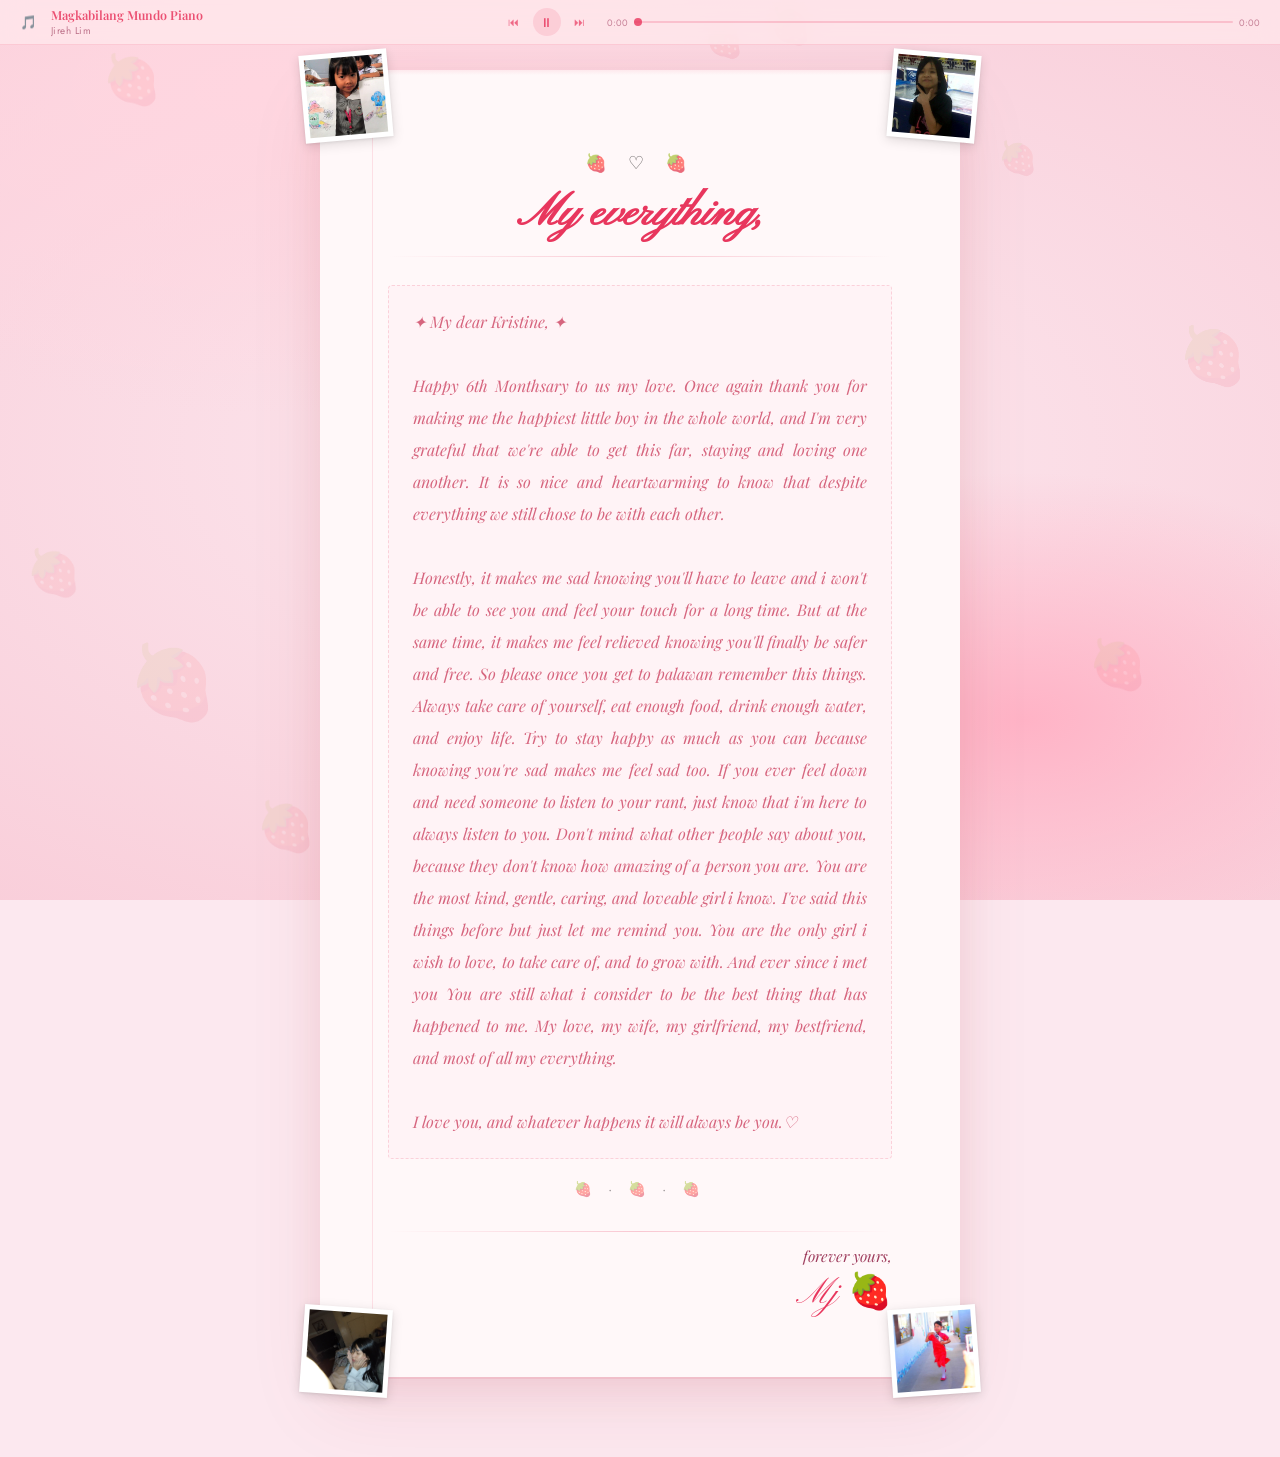
==== letter6.html @ f0ce9845 "Add files via upload" ====
<!DOCTYPE html>
<html lang="en">

<head>
  <meta charset="UTF-8" />
  <meta name="viewport" content="width=device-width, initial-scale=1.0" />
  <title>My Letter to You 🍓</title>
  <link
    href="https://fonts.googleapis.com/css2?family=Playfair+Display:ital,wght@0,400;0,700;1,400;1,700&family=Pinyon+Script&family=Jost:wght@300;400;500&display=swap"
    rel="stylesheet" />
  <link rel="stylesheet" href="style6.css" />
</head>

<body class="letter-page">

  <!-- background -->
  <div class="bg-wash"></div>

  <!-- background strawberries -->
  <div class="bg-berries">
    <div class="bg-sb">🍓</div>
    <div class="bg-sb">🍓</div>
    <div class="bg-sb">🍓</div>
    <div class="bg-sb">🍓</div>
    <div class="bg-sb">🍓</div>
    <div class="bg-sb">🍓</div>
    <div class="bg-sb">🍓</div>
    <div class="bg-sb">🍓</div>
    <div class="bg-sb">🍓</div>
    <div class="bg-sb">🍓</div>
    <div class="bg-sb">🍓</div>
    <div class="bg-sb">🍓</div>
  </div>

  <!-- falling petals -->
  <div class="petals-wrap" id="petals"></div>

  <!-- music player -->
  <div id="music-player">
    <span class="player-note">🎵</span>
    <div class="player-text">
      <span id="song-title">song title</span>
      <span id="song-artist">artist</span>
    </div>
    <div class="player-controls">
      <button class="ctrl-btn" onclick="prevSong()">⏮</button>
      <button class="ctrl-btn play" id="play-btn" onclick="togglePlay()">⏸</button>
      <button class="ctrl-btn" onclick="nextSong()">⏭</button>
    </div>
    <div class="player-progress">
      <span id="current-time">0:00</span>
      <input type="range" id="progress-bar" value="0" min="0" max="100" oninput="seek(this.value)" />
      <span id="duration">0:00</span>
    </div>
  </div>

  <!-- letter -->
  <div class="page">
    <div class="letter-wrapper">
      <div class="paper">

        <!-- strawberry corner accents -->
        <span class="sb-corner tl">🍓</span>
        <span class="sb-corner tr">🍓</span>
        <span class="sb-corner bl">🍓</span>
        <span class="sb-corner br">🍓</span>

        <!--
          Corner photos — replace the photo-ph divs with your images:
          <img src="your-photo.jpg" alt="us">
        -->
        <div class="corner-photo top-left">
          <img src="love1 (1).jpeg" alt="my bestfriend">
        </div>
        <div class="corner-photo top-right">
          <img src="love1 (2).jpeg" alt="my wife">
        </div>
        <div class="corner-photo bottom-left">
          <img src="love1 (5).jpeg" alt="my crush">
        </div>
        <div class="corner-photo bottom-right">
          <img src="love1 (4).jpeg" alt="my everything">
        </div>

        <div class="paper-header">
          <span class="paper-deco">🍓 ♡ 🍓</span>
          <h1 class="paper-title">My everything,</h1>
          <div class="paper-line"></div>
        </div>

        <div class="letter-body">
          <p class="placeholder-text">
            ✦ My dear Kristine, ✦<br><br>
            Happy 6th Monthsary to us my love. Once again thank you for making me the happiest little boy in the whole
            world, and I'm very grateful that we're able to get this far, staying and loving one another. It is so nice
            and heartwarming
            to know
            that despite
            everything we still chose to be with each other.<br><br>

            Honestly, it makes me sad knowing you'll have to leave and i won't be able to see you and feel your touch
            for a long time. But at the same time, it makes me feel relieved
            knowing you'll finally be safer and free. So please once you get to palawan remember this things.
            Always take care of yourself, eat enough food, drink enough water, and enjoy life. Try to stay happy as much
            as you can because knowing
            you're sad makes me feel sad too. If you ever feel down and need someone to listen to your rant, just know
            that i'm here to
            always listen to you. Don't mind what other people say about you, because they don't know how amazing of a
            person you are. You are the most kind, gentle, caring,
            and loveable
            girl i know. I've said this things
            before but just let me remind you. You are the only girl i wish to love, to take care of, and to grow with.
            And ever since i met you
            You are still what i consider to be the best thing that has happened to me. My love, my wife, my girlfriend,
            my bestfriend, and most of all my everything.<br><br>

            I love you, and whatever happens it will always be you.♡
          </p>
        </div>

        <div class="sb-divider">🍓 · 🍓 · 🍓</div>

        <div class="paper-footer">
          <div class="paper-line"></div>
          <p class="sign-off">forever yours,</p>
          <p class="signature">
            <!-- change this to your name -->
            Mj 🍓
          </p>
        </div>

      </div>
    </div>
  </div>

  <script src="main6.js"></script>
</body>

</html>
---- style6.css ----
/* ════════════════════════════════════════
   GLOBAL
════════════════════════════════════════ */
:root {
  --berry: #e8365d;
  --berry-dk: #bf1a3d;
  --berry-lt: #ff6b8a;
  --blush: #ffd6e0;
  --cream: #fff8f9;
  --soft: #ffe4ed;
  --text: #4a1528;
  --text-soft: #a04060;
  --ink: #3d1020;
  --ink-soft: #a04060;
}

* {
  margin: 0;
  padding: 0;
  box-sizing: border-box;
}

/* ════════════════════════════════════════
   BACKGROUND
════════════════════════════════════════ */
.bg-wash {
  position: fixed;
  inset: 0;
  background:
    radial-gradient(ellipse 80% 60% at 20% 10%, #ffd6e0 0%, transparent 60%),
    radial-gradient(ellipse 60% 50% at 80% 80%, #ffb3c6 0%, transparent 55%),
    radial-gradient(ellipse 90% 70% at 50% 50%, #fce8ef 0%, #f9ccd8 100%);
  z-index: 0;
}

/* ════════════════════════════════════════
   FLOATING STRAWBERRIES
════════════════════════════════════════ */
.bg-berries {
  position: fixed;
  inset: 0;
  pointer-events: none;
  z-index: 1;
}

.bg-sb {
  position: absolute;
  font-size: 2.5rem;
  opacity: 0.07;
  animation: floatSb linear infinite;
  user-select: none;
}

.bg-sb:nth-child(1) {
  top: 5%;
  left: 8%;
  font-size: 3rem;
  animation-duration: 22s;
  animation-delay: 0s;
}

.bg-sb:nth-child(2) {
  top: 15%;
  left: 78%;
  font-size: 2rem;
  animation-duration: 18s;
  animation-delay: 3s;
}

.bg-sb:nth-child(3) {
  top: 35%;
  left: 92%;
  font-size: 3.5rem;
  animation-duration: 26s;
  animation-delay: 1s;
}

.bg-sb:nth-child(4) {
  top: 60%;
  left: 2%;
  font-size: 2.8rem;
  animation-duration: 20s;
  animation-delay: 5s;
}

.bg-sb:nth-child(5) {
  top: 75%;
  left: 60%;
  font-size: 2rem;
  animation-duration: 24s;
  animation-delay: 2s;
}

.bg-sb:nth-child(6) {
  top: 88%;
  left: 20%;
  font-size: 3rem;
  animation-duration: 16s;
  animation-delay: 7s;
}

.bg-sb:nth-child(7) {
  top: 45%;
  left: 45%;
  font-size: 1.8rem;
  animation-duration: 30s;
  animation-delay: 4s;
}

.bg-sb:nth-child(8) {
  top: 22%;
  left: 30%;
  font-size: 2.5rem;
  animation-duration: 19s;
  animation-delay: 9s;
}

.bg-sb:nth-child(9) {
  top: 70%;
  left: 85%;
  font-size: 3rem;
  animation-duration: 23s;
  animation-delay: 6s;
}

.bg-sb:nth-child(10) {
  top: 2%;
  left: 55%;
  font-size: 2rem;
  animation-duration: 28s;
  animation-delay: 1s;
}

/* extra for letter page */
.bg-sb:nth-child(11) {
  top: 0%;
  left: 60%;
  font-size: 2.2rem;
  animation-duration: 29s;
  animation-delay: 12s;
}

.bg-sb:nth-child(12) {
  top: 70%;
  left: 10%;
  font-size: 4.5rem;
  animation-duration: 23s;
  animation-delay: 9s;
}

@keyframes floatSb {
  0% {
    transform: translateY(0px) rotate(0deg) scale(1);
  }

  33% {
    transform: translateY(-18px) rotate(8deg) scale(1.05);
  }

  66% {
    transform: translateY(8px) rotate(-5deg) scale(0.97);
  }

  100% {
    transform: translateY(0px) rotate(0deg) scale(1);
  }
}

/* ════════════════════════════════════════
   FALLING PETALS
════════════════════════════════════════ */
.petals-wrap {
  position: fixed;
  inset: 0;
  pointer-events: none;
  z-index: 1;
}

.fp {
  position: absolute;
  top: -40px;
  font-size: 1rem;
  animation: petalFall linear infinite;
  opacity: 0.5;
}

@keyframes petalFall {
  0% {
    transform: translateY(0) rotate(0deg) translateX(0);
    opacity: 0;
  }

  10% {
    opacity: 0.5;
  }

  90% {
    opacity: 0.3;
  }

  100% {
    transform: translateY(110vh) rotate(360deg) translateX(30px);
    opacity: 0;
  }
}

/* ════════════════════════════════════════
   PAGE — INDEX (envelope page)
════════════════════════════════════════ */
.index-page {
  min-height: 100vh;
  display: flex;
  flex-direction: column;
  align-items: center;
  justify-content: center;
  background: #fce8ef;
  font-family: 'Jost', sans-serif;
  overflow: hidden;
  position: relative;
}

/* ── Stage ── */
.stage {
  position: relative;
  z-index: 10;
  display: flex;
  flex-direction: column;
  align-items: center;
  gap: 18px;
  transition: opacity 0.6s ease, transform 0.6s ease;
}

.stage.fade-out {
  opacity: 0;
  transform: scale(0.96) translateY(-10px);
  pointer-events: none;
}

/* ── Labels ── */
.label-top {
  font-family: 'Playfair Display', serif;
  font-style: italic;
  font-size: 1rem;
  color: var(--berry);
  letter-spacing: 0.12em;
  opacity: 0.75;
}

.label-months {
  font-family: 'Pinyon Script', cursive;
  font-size: 2.8rem;
  color: var(--berry);
  line-height: 1;
  text-shadow: 0 2px 12px rgba(232, 54, 93, 0.2);
}

/* ── Envelope ── */
.envelope-wrap {
  position: relative;
  width: 280px;
  cursor: pointer;
  filter: drop-shadow(0 12px 32px rgba(190, 30, 60, 0.18));
  transition: transform 0.3s ease;
}

.envelope-wrap:hover {
  transform: translateY(-4px) scale(1.02);
}

.envelope {
  width: 280px;
  height: 185px;
  position: relative;
}

.env-body {
  position: absolute;
  inset: 0;
  background: linear-gradient(160deg, #fff0f4 0%, #ffd6e0 100%);
  border-radius: 4px 4px 10px 10px;
  border: 1.5px solid rgba(232, 54, 93, 0.2);
  box-shadow: inset 0 -2px 8px rgba(200, 60, 80, 0.08);
  overflow: hidden;
}

/* V fold crease lines */
.env-body::before {
  content: '';
  position: absolute;
  inset: 0;
  background:
    linear-gradient(135deg, transparent 49.5%, rgba(220, 100, 120, 0.12) 49.5%, rgba(220, 100, 120, 0.12) 50.5%, transparent 50.5%),
    linear-gradient(225deg, transparent 49.5%, rgba(220, 100, 120, 0.12) 49.5%, rgba(220, 100, 120, 0.12) 50.5%, transparent 50.5%);
}

/* top flap */
.env-flap {
  position: absolute;
  top: 0;
  left: 0;
  right: 0;
  height: 0;
  border-left: 140px solid transparent;
  border-right: 140px solid transparent;
  border-top: 105px solid #ffb3c6;
  filter: drop-shadow(0 2px 4px rgba(200, 60, 80, 0.1));
  transform-origin: top center;
  transition: transform 0.7s cubic-bezier(0.4, 0, 0.2, 1);
  z-index: 5;
}

.env-flap.opened {
  transform: rotateX(180deg);
}

/* wax seal */
.env-seal {
  position: absolute;
  top: 38px;
  left: 50%;
  transform: translateX(-50%);
  width: 42px;
  height: 42px;
  background: radial-gradient(circle at 40% 35%, #ff6b8a, #e8365d 50%, #bf1a3d);
  border-radius: 50%;
  z-index: 6;
  display: flex;
  align-items: center;
  justify-content: center;
  font-size: 1.3rem;
  box-shadow: 0 3px 12px rgba(190, 30, 60, 0.35), 0 1px 0 rgba(255, 255, 255, 0.3) inset;
  transition: transform 0.4s ease, opacity 0.4s ease;
}

.env-seal.opened {
  transform: translateX(-50%) scale(0.6);
  opacity: 0;
}

/* letter peeking out */
.env-letter {
  position: absolute;
  bottom: 14px;
  left: 20px;
  right: 20px;
  height: 120px;
  background: var(--cream);
  border-radius: 3px;
  box-shadow: 0 2px 8px rgba(0, 0, 0, 0.08);
  transform: translateY(0px);
  transition: transform 0.7s cubic-bezier(0.4, 0, 0.2, 1) 0.3s;
  z-index: 3;
  display: flex;
  align-items: center;
  justify-content: center;
  overflow: hidden;
}

.env-letter::before {
  content: '';
  position: absolute;
  inset: 0;
  background: repeating-linear-gradient(transparent, transparent 19px,
      rgba(232, 54, 93, 0.07) 19px,
      rgba(232, 54, 93, 0.07) 20px);
  background-position: 0 14px;
}

.env-letter-preview {
  font-family: 'Pinyon Script', cursive;
  font-size: 1rem;
  color: rgba(190, 30, 59, 0.76);
  letter-spacing: 0.05em;
  user-select: none;
}

.env-letter.opened {
  transform: translateY(-70px);
}

/* ── Open button ── */
.open-btn {
  background: linear-gradient(135deg, #e8365d, #bf1a3d);
  color: white;
  border: none;
  padding: 14px 36px;
  border-radius: 50px;
  font-family: 'Jost', sans-serif;
  font-weight: 500;
  font-size: 0.9rem;
  letter-spacing: 0.12em;
  text-transform: uppercase;
  cursor: pointer;
  box-shadow: 0 6px 20px rgba(190, 30, 60, 0.3), 0 2px 6px rgba(190, 30, 60, 0.2);
  transition: transform 0.2s, box-shadow 0.2s;
  animation: pulse-btn 2.5s ease-in-out infinite;
}

.open-btn:hover {
  transform: translateY(-2px);
  box-shadow: 0 10px 28px rgba(190, 30, 60, 0.4);
  animation: none;
}

@keyframes pulse-btn {

  0%,
  100% {
    box-shadow: 0 6px 20px rgba(190, 30, 60, 0.3);
  }

  50% {
    box-shadow: 0 6px 28px rgba(190, 30, 60, 0.5);
  }
}

.hint {
  font-size: 0.72rem;
  color: rgba(74, 21, 40, 0.45);
  letter-spacing: 0.15em;
  font-style: italic;
}

/* ── Transition overlay ── */
.overlay {
  position: fixed;
  inset: 0;
  background: #fff0f4;
  z-index: 100;
  opacity: 0;
  pointer-events: none;
  transition: opacity 0.5s ease;
}

.overlay.show {
  opacity: 1;
  pointer-events: all;
}

/* ════════════════════════════════════════
   PAGE — LETTER
════════════════════════════════════════ */
.letter-page {
  min-height: 100vh;
  background: #fce8ef;
  font-family: 'Jost', sans-serif;
  position: relative;
  overflow-x: hidden;
}

.page {
  position: relative;
  z-index: 10;
  min-height: 100vh;
  display: flex;
  align-items: flex-start;
  justify-content: center;
  padding: 70px 24px 80px;
}

/* ── Letter wrapper ── */
.letter-wrapper {
  width: 100%;
  max-width: 640px;
  animation: riseIn 0.9s cubic-bezier(.22, 1, .36, 1) both;
}

@keyframes riseIn {
  from {
    opacity: 0;
    transform: translateY(30px);
  }

  to {
    opacity: 1;
    transform: translateY(0);
  }
}

/* ── Paper ── */
.paper {
  position: relative;
  background: var(--cream);
  border-radius: 2px 2px 6px 6px;
  box-shadow:
    0 2px 0 rgba(232, 54, 93, 0.1),
    0 10px 40px rgba(180, 50, 70, 0.1),
    0 30px 80px rgba(160, 30, 50, 0.08);
  padding: 80px 68px 60px;
  /* ruled lines */
  background-image:
    linear-gradient(var(--cream) 0%, var(--cream) 100%),
    repeating-linear-gradient(transparent, transparent 27px, rgba(232, 54, 93, 0.06) 27px, rgba(232, 54, 93, 0.06) 28px);
  background-size: 100% 100%, 100% 28px;
  background-position: 0 0, 0 72px;
}

/* left margin line */
.paper::after {
  content: '';
  position: absolute;
  top: 0;
  bottom: 0;
  left: 52px;
  width: 1px;
  background: rgba(232, 54, 93, 0.12);
}

/* top fold shadow */
.paper::before {
  content: '';
  position: absolute;
  top: 0;
  left: 0;
  right: 0;
  height: 5px;
  background: linear-gradient(180deg, rgba(232, 54, 93, 0.08), transparent);
  border-radius: 2px 2px 0 0;
}

/* ── Strawberry corner accents ── */
.sb-corner {
  position: absolute;
  font-size: 1.4rem;
  opacity: 0.35;
  pointer-events: none;
  animation: cornerBob 4s ease-in-out infinite;
}

.sb-corner.tl {
  top: 16px;
  left: 16px;
  animation-delay: 0s;
}

.sb-corner.tr {
  top: 16px;
  right: 16px;
  animation-delay: 1s;
}

.sb-corner.bl {
  bottom: 16px;
  left: 16px;
  animation-delay: 2s;
}

.sb-corner.br {
  bottom: 16px;
  right: 16px;
  animation-delay: 3s;
}

@keyframes cornerBob {

  0%,
  100% {
    transform: translateY(0);
  }

  50% {
    transform: translateY(-4px);
  }
}

/* ── Corner photos ── */
.corner-photo {
  position: absolute;
  width: 88px;
  height: 88px;
  background: white;
  padding: 5px;
  box-shadow: 0 3px 12px rgba(0, 0, 0, 0.13), 0 1px 3px rgba(0, 0, 0, 0.08);
  z-index: 5;
}

.corner-photo img {
  width: 100%;
  height: 100%;
  object-fit: cover;
  display: block;
}

.top-left {
  top: -18px;
  left: -18px;
  transform: rotate(-5deg);
}

.top-right {
  top: -18px;
  right: -18px;
  transform: rotate(5deg);
}

.bottom-left {
  bottom: -18px;
  left: -18px;
  transform: rotate(4deg);
}

.bottom-right {
  bottom: -18px;
  right: -18px;
  transform: rotate(-4deg);
}

/* photo placeholder */
.photo-ph {
  width: 100%;
  height: 100%;
  background: linear-gradient(135deg, #ffd6e0, #ffb3c6);
  display: flex;
  flex-direction: column;
  align-items: center;
  justify-content: center;
  font-size: 1.6rem;
  gap: 2px;
}

.photo-ph span {
  font-size: 0.45rem;
  font-family: 'Jost', sans-serif;
  color: var(--berry-dk);
  letter-spacing: 0.05em;
  text-align: center;
}

/* ── Paper content ── */
.paper-header {
  text-align: center;
  margin-bottom: 28px;
}

.paper-deco {
  display: block;
  font-size: 1.1rem;
  letter-spacing: 8px;
  margin-bottom: 10px;
  opacity: 0.6;
}

.paper-title {
  font-family: 'Pinyon Script', cursive;
  font-size: 2.8rem;
  color: var(--berry);
}

.paper-line {
  height: 1px;
  background: linear-gradient(to right, transparent, rgba(232, 54, 93, 0.25), transparent);
  margin: 14px 0;
}

/* ── Letter body ── */
.letter-body {
  min-height: 80px;
  text-align: justify;
}

.letter-text {
  font-family: 'Playfair Display', serif;
  font-size: 1.08rem;
  line-height: 2;
  color: var(--ink);
  margin-bottom: 18px;
}

.placeholder-text {
  font-family: 'Playfair Display', serif;
  font-style: italic;
  font-size: 1rem;
  line-height: 2;
  color: rgba(211, 91, 117, 0.938);
  border: 1.5px dashed rgba(232, 54, 93, 0.18);
  border-radius: 4px;
  padding: 20px 24px;
  background: rgba(255, 214, 224, 0.12);
}

/* ── Footer ── */
.paper-footer {
  text-align: right;
  margin-top: 32px;
}

.sign-off {
  font-family: 'Playfair Display', serif;
  font-style: italic;
  font-size: 0.95rem;
  color: var(--ink-soft);
  margin-bottom: 4px;
}

.signature {
  font-family: 'Pinyon Script', cursive;
  font-size: 2.2rem;
  color: var(--berry);
}

.sb-divider {
  text-align: center;
  font-size: 0.9rem;
  letter-spacing: 6px;
  opacity: 0.4;
  margin: 20px 0;
}

/* ════════════════════════════════════════
   MUSIC PLAYER
════════════════════════════════════════ */
#music-player {
  display: none;
  position: fixed;
  top: 0;
  left: 0;
  right: 0;
  z-index: 999;
  background: rgba(255, 232, 237, 0.75);
  backdrop-filter: blur(14px);
  border-bottom: 1px solid rgba(232, 54, 93, 0.15);
  padding: 6px 20px;
  align-items: center;
  gap: 14px;
  animation: slideDown 0.5s ease;
}

#music-player.visible {
  display: flex;
}

@keyframes slideDown {
  from {
    transform: translateY(-100%);
    opacity: 0;
  }

  to {
    transform: translateY(0);
    opacity: 1;
  }
}

.player-note {
  font-size: 0.85rem;
  animation: wiggle 2s ease-in-out infinite;
  display: inline-block;
  flex-shrink: 0;
  opacity: 0.7;
}

@keyframes wiggle {

  0%,
  100% {
    transform: rotate(0deg);
  }

  25% {
    transform: rotate(12deg);
  }

  75% {
    transform: rotate(-12deg);
  }
}

.player-text {
  display: flex;
  flex-direction: column;
  overflow: hidden;
  min-width: 0;
  flex: 1;
}

#song-title {
  font-family: 'Playfair Display', serif;
  font-size: 0.78rem;
  font-weight: 600;
  color: var(--berry);
  white-space: nowrap;
  overflow: hidden;
  text-overflow: ellipsis;
  opacity: 0.85;
}

#song-artist {
  font-size: 0.62rem;
  color: var(--text-soft);
  letter-spacing: 0.05em;
  opacity: 0.7;
}

.player-controls {
  display: flex;
  align-items: center;
  gap: 6px;
  flex-shrink: 0;
}

.ctrl-btn {
  background: transparent;
  border: none;
  border-radius: 50%;
  width: 26px;
  height: 26px;
  font-size: 0.7rem;
  cursor: pointer;
  color: var(--berry);
  opacity: 0.7;
  transition: opacity 0.2s, transform 0.15s;
  display: flex;
  align-items: center;
  justify-content: center;
}

.ctrl-btn:hover {
  opacity: 1;
  transform: scale(1.15);
}

.ctrl-btn.play {
  width: 28px;
  height: 28px;
  font-size: 0.8rem;
  background: rgba(232, 54, 93, 0.15);
  opacity: 0.85;
  border-radius: 50%;
}

.ctrl-btn.play:hover {
  background: rgba(232, 54, 93, 0.25);
  opacity: 1;
}

.player-progress {
  display: flex;
  align-items: center;
  gap: 5px;
  flex: 1.5;
  min-width: 0;
}

.player-progress span {
  font-size: 0.58rem;
  color: var(--text-soft);
  min-width: 22px;
  text-align: center;
  opacity: 0.6;
}

#progress-bar {
  flex: 1;
  -webkit-appearance: none;
  height: 2px;
  border-radius: 4px;
  background: rgba(232, 54, 93, 0.2);
  outline: none;
  cursor: pointer;
}

#progress-bar::-webkit-slider-thumb {
  -webkit-appearance: none;
  width: 8px;
  height: 8px;
  border-radius: 50%;
  background: var(--berry);
  cursor: pointer;
  opacity: 0.8;
}

/* ════════════════════════════════════════
   RESPONSIVE
════════════════════════════════════════ */
@media (max-width: 680px) {
  .paper {
    padding: 60px 36px 50px;
  }

  .paper::after {
    left: 30px;
  }

  .corner-photo {
    width: 65px;
    height: 65px;
  }

  .top-left {
    top: -14px;
    left: -12px;
  }

  .top-right {
    top: -14px;
    right: -12px;
  }

  .bottom-left {
    bottom: -14px;
    left: -12px;
  }

  .bottom-right {
    bottom: -14px;
    right: -12px;
  }

  .paper-title {
    font-size: 2.2rem;
  }

  .letter-text {
    font-size: 1rem;
  }

  .player-progress {
    display: none;
  }
}

@media (max-width: 420px) {
  .paper {
    padding: 50px 24px 44px;
  }
}
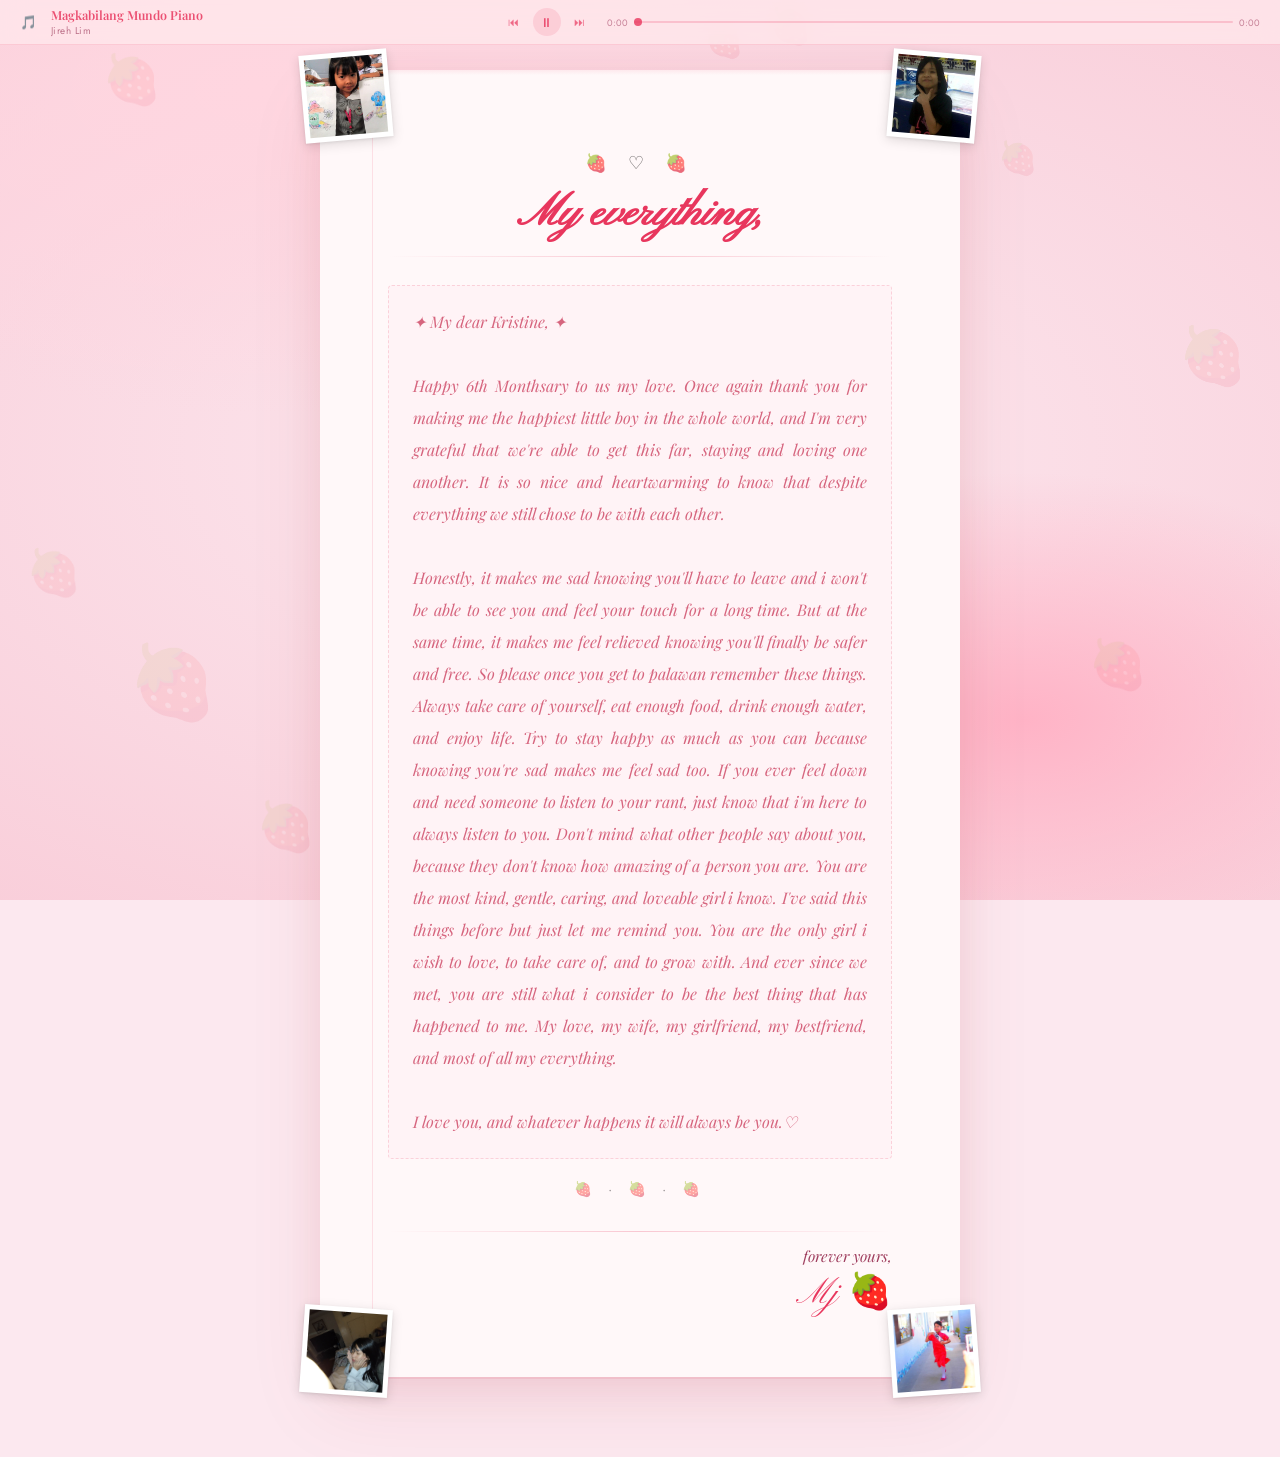
==== commit ea36df90: "Update letter6.html" ====
--- a/letter6.html
+++ b/letter6.html
@@ -100,7 +100,7 @@
 
             Honestly, it makes me sad knowing you'll have to leave and i won't be able to see you and feel your touch
             for a long time. But at the same time, it makes me feel relieved
-            knowing you'll finally be safer and free. So please once you get to palawan remember this things.
+            knowing you'll finally be safer and free. So please once you get to palawan remember these things.
             Always take care of yourself, eat enough food, drink enough water, and enjoy life. Try to stay happy as much
             as you can because knowing
             you're sad makes me feel sad too. If you ever feel down and need someone to listen to your rant, just know
@@ -110,8 +110,8 @@
             and loveable
             girl i know. I've said this things
             before but just let me remind you. You are the only girl i wish to love, to take care of, and to grow with.
-            And ever since i met you
-            You are still what i consider to be the best thing that has happened to me. My love, my wife, my girlfriend,
+            And ever since we met,
+            you are still what i consider to be the best thing that has happened to me. My love, my wife, my girlfriend,
             my bestfriend, and most of all my everything.<br><br>
 
             I love you, and whatever happens it will always be you.♡
@@ -136,4 +136,4 @@
   <script src="main6.js"></script>
 </body>
 
-</html>+</html>
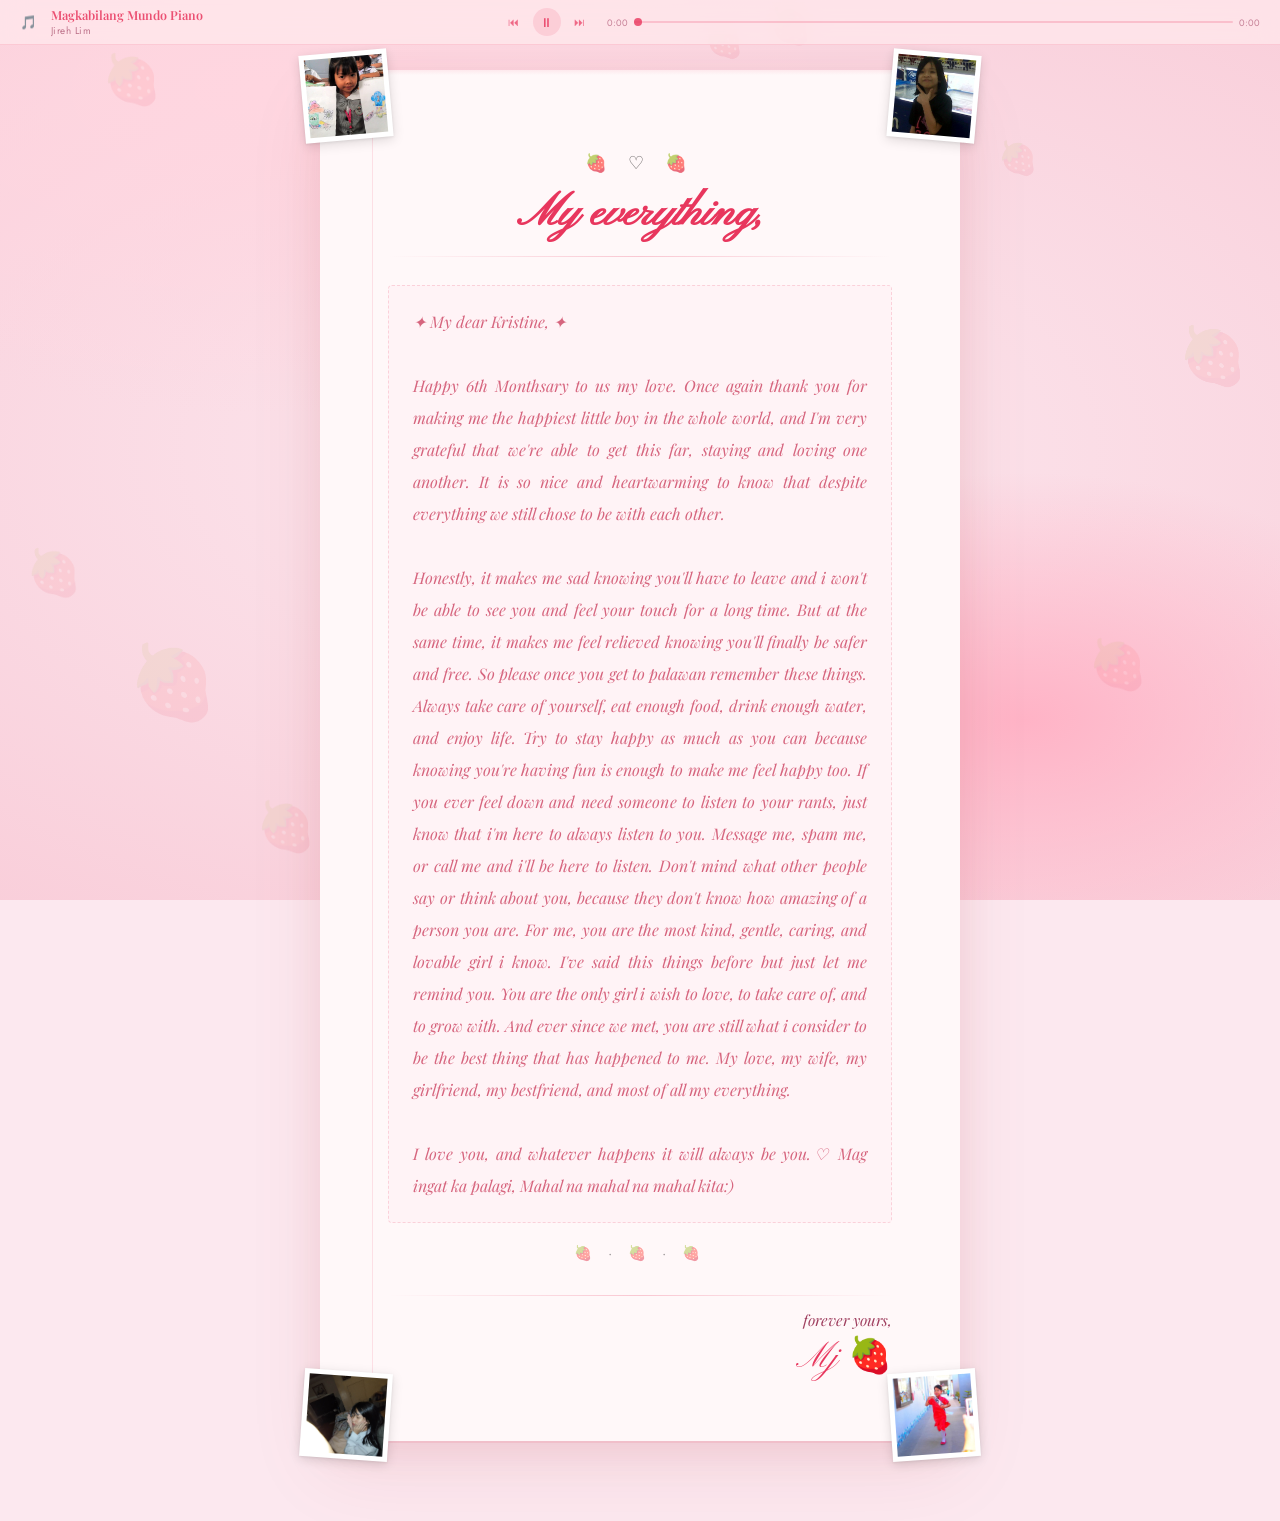
==== commit 5cf4409e: "Update title and modify letter content" ====
--- a/letter6.html
+++ b/letter6.html
@@ -4,7 +4,7 @@
 <head>
   <meta charset="UTF-8" />
   <meta name="viewport" content="width=device-width, initial-scale=1.0" />
-  <title>My Letter to You 🍓</title>
+  <title>ilysm 🍓</title>
   <link
     href="https://fonts.googleapis.com/css2?family=Playfair+Display:ital,wght@0,400;0,700;1,400;1,700&family=Pinyon+Script&family=Jost:wght@300;400;500&display=swap"
     rel="stylesheet" />
@@ -103,11 +103,11 @@
             knowing you'll finally be safer and free. So please once you get to palawan remember these things.
             Always take care of yourself, eat enough food, drink enough water, and enjoy life. Try to stay happy as much
             as you can because knowing
-            you're sad makes me feel sad too. If you ever feel down and need someone to listen to your rant, just know
+            you're having fun is enough to make me feel happy too. If you ever feel down and need someone to listen to your rants, just know
             that i'm here to
-            always listen to you. Don't mind what other people say about you, because they don't know how amazing of a
-            person you are. You are the most kind, gentle, caring,
-            and loveable
+            always listen to you. Message me, spam me, or call me and i'll be here to listen. Don't mind what other people say or think about you, because they don't know how amazing of a
+            person you are. For me, you are the most kind, gentle, caring,
+            and lovable
             girl i know. I've said this things
             before but just let me remind you. You are the only girl i wish to love, to take care of, and to grow with.
             And ever since we met,
@@ -115,6 +115,7 @@
             my bestfriend, and most of all my everything.<br><br>
 
             I love you, and whatever happens it will always be you.♡
+            Mag ingat ka palagi, Mahal na mahal na mahal kita:)
           </p>
         </div>
 
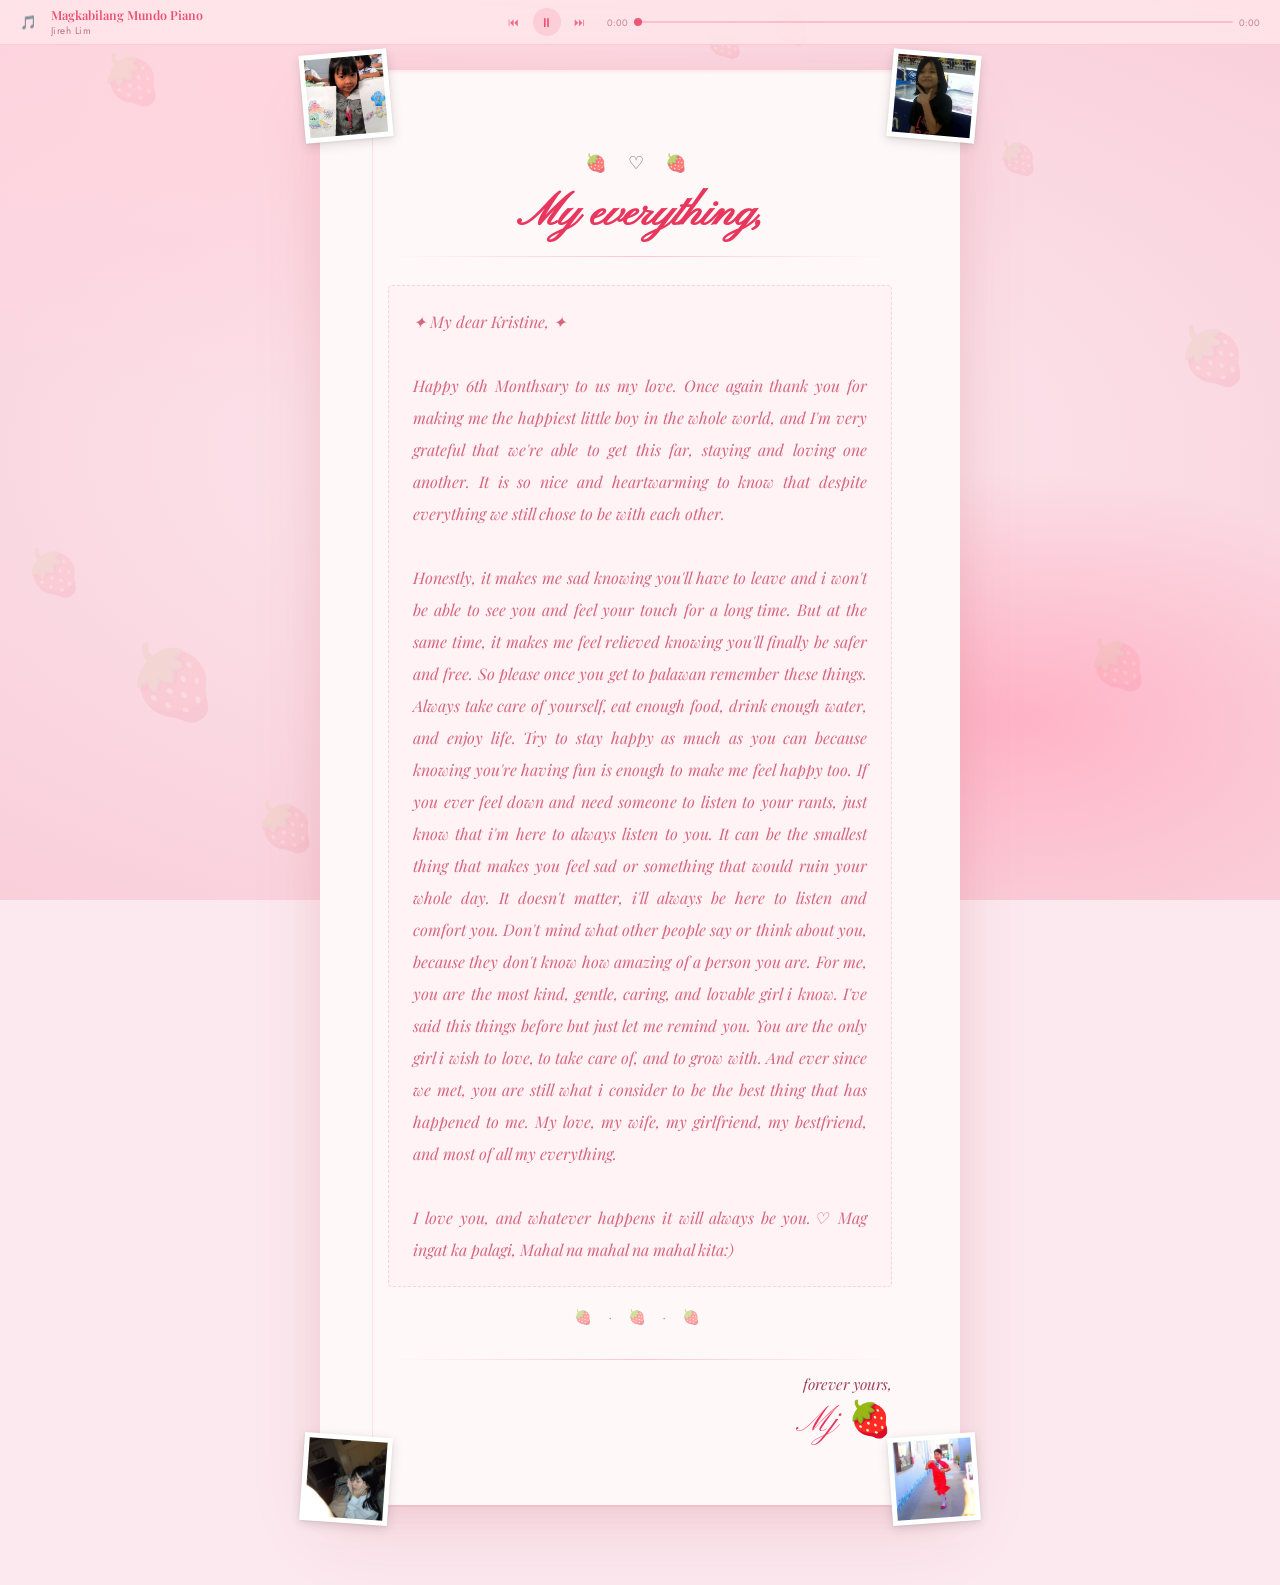
==== commit 5d9df315: "Update letter6.html" ====
--- a/letter6.html
+++ b/letter6.html
@@ -105,7 +105,8 @@
             as you can because knowing
             you're having fun is enough to make me feel happy too. If you ever feel down and need someone to listen to your rants, just know
             that i'm here to
-            always listen to you. Message me, spam me, or call me and i'll be here to listen. Don't mind what other people say or think about you, because they don't know how amazing of a
+            always listen to you. It can be the smallest thing that makes you feel sad or something that would ruin your whole day. It doesn't matter, i'll always be here to listen and comfort you. 
+            Don't mind what other people say or think about you, because they don't know how amazing of a
             person you are. For me, you are the most kind, gentle, caring,
             and lovable
             girl i know. I've said this things
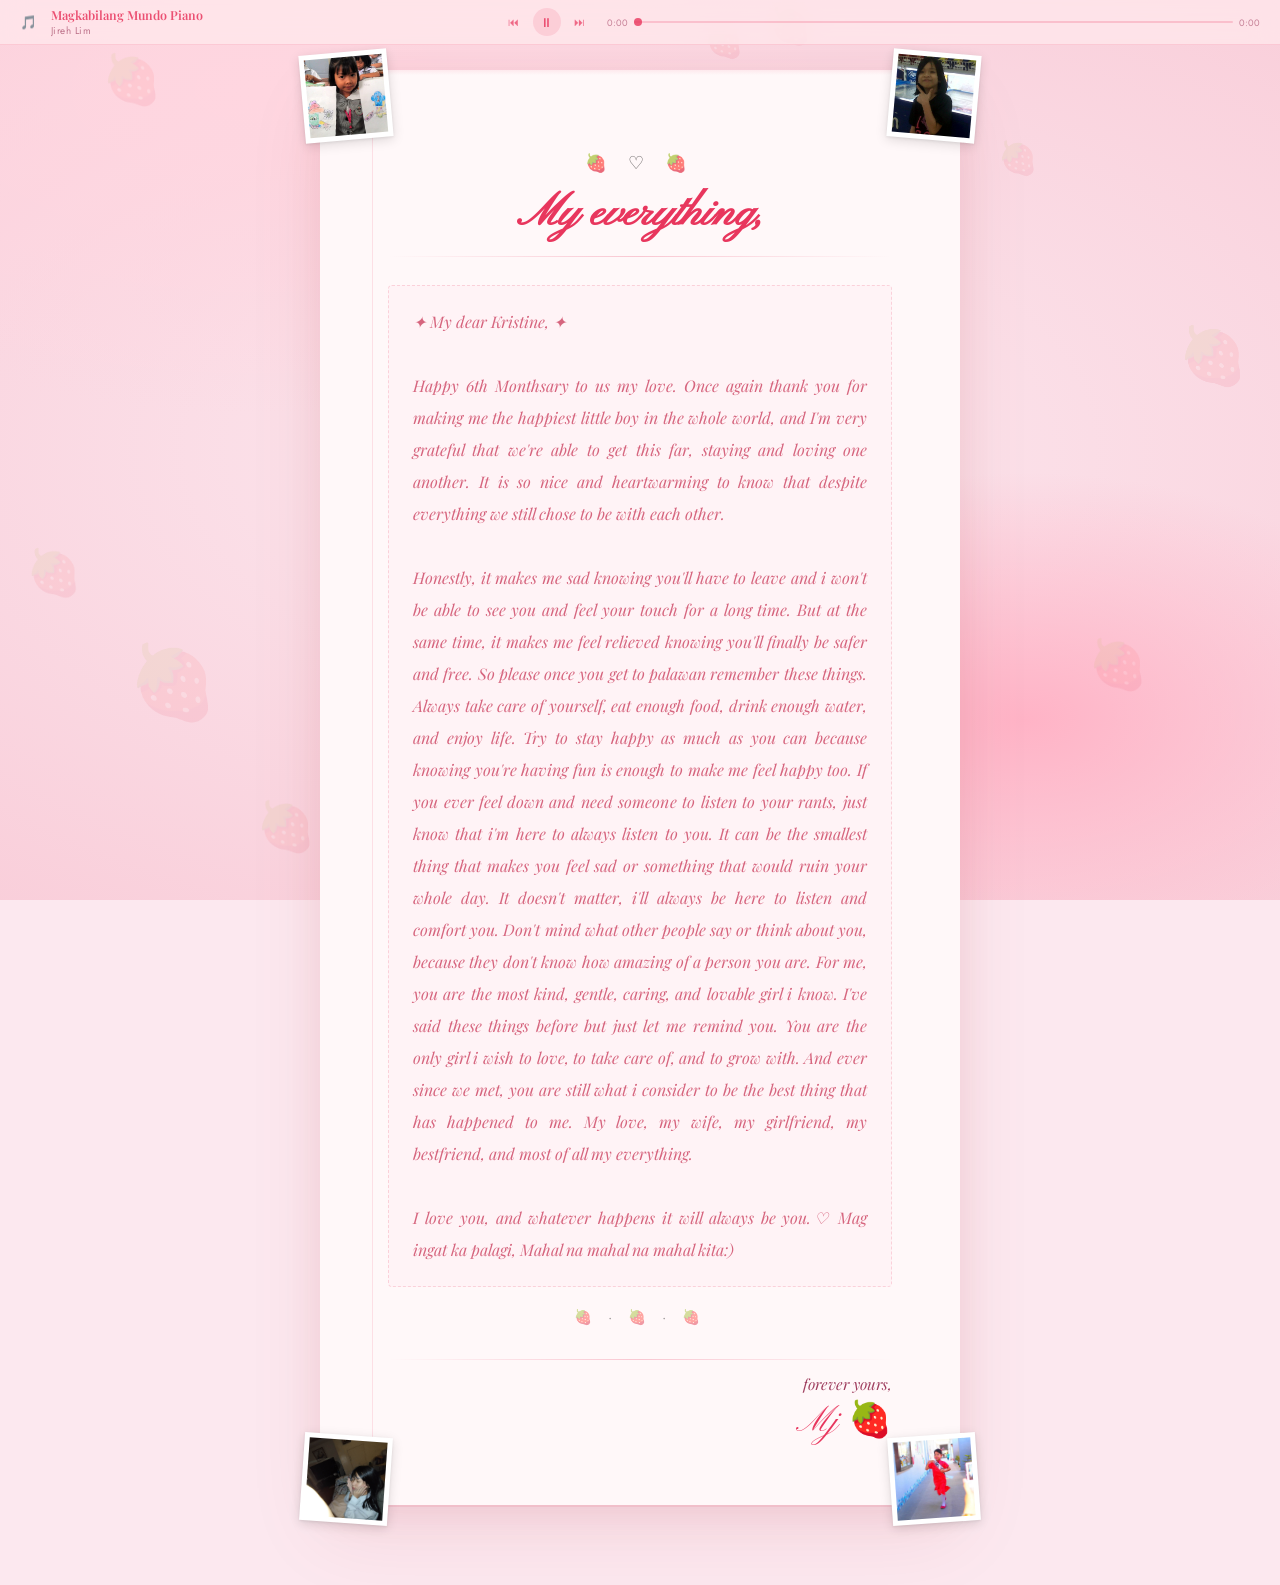
==== commit 130d350c: "Fix grammatical errors in letter6.html" ====
--- a/letter6.html
+++ b/letter6.html
@@ -109,7 +109,7 @@
             Don't mind what other people say or think about you, because they don't know how amazing of a
             person you are. For me, you are the most kind, gentle, caring,
             and lovable
-            girl i know. I've said this things
+            girl i know. I've said these things
             before but just let me remind you. You are the only girl i wish to love, to take care of, and to grow with.
             And ever since we met,
             you are still what i consider to be the best thing that has happened to me. My love, my wife, my girlfriend,
